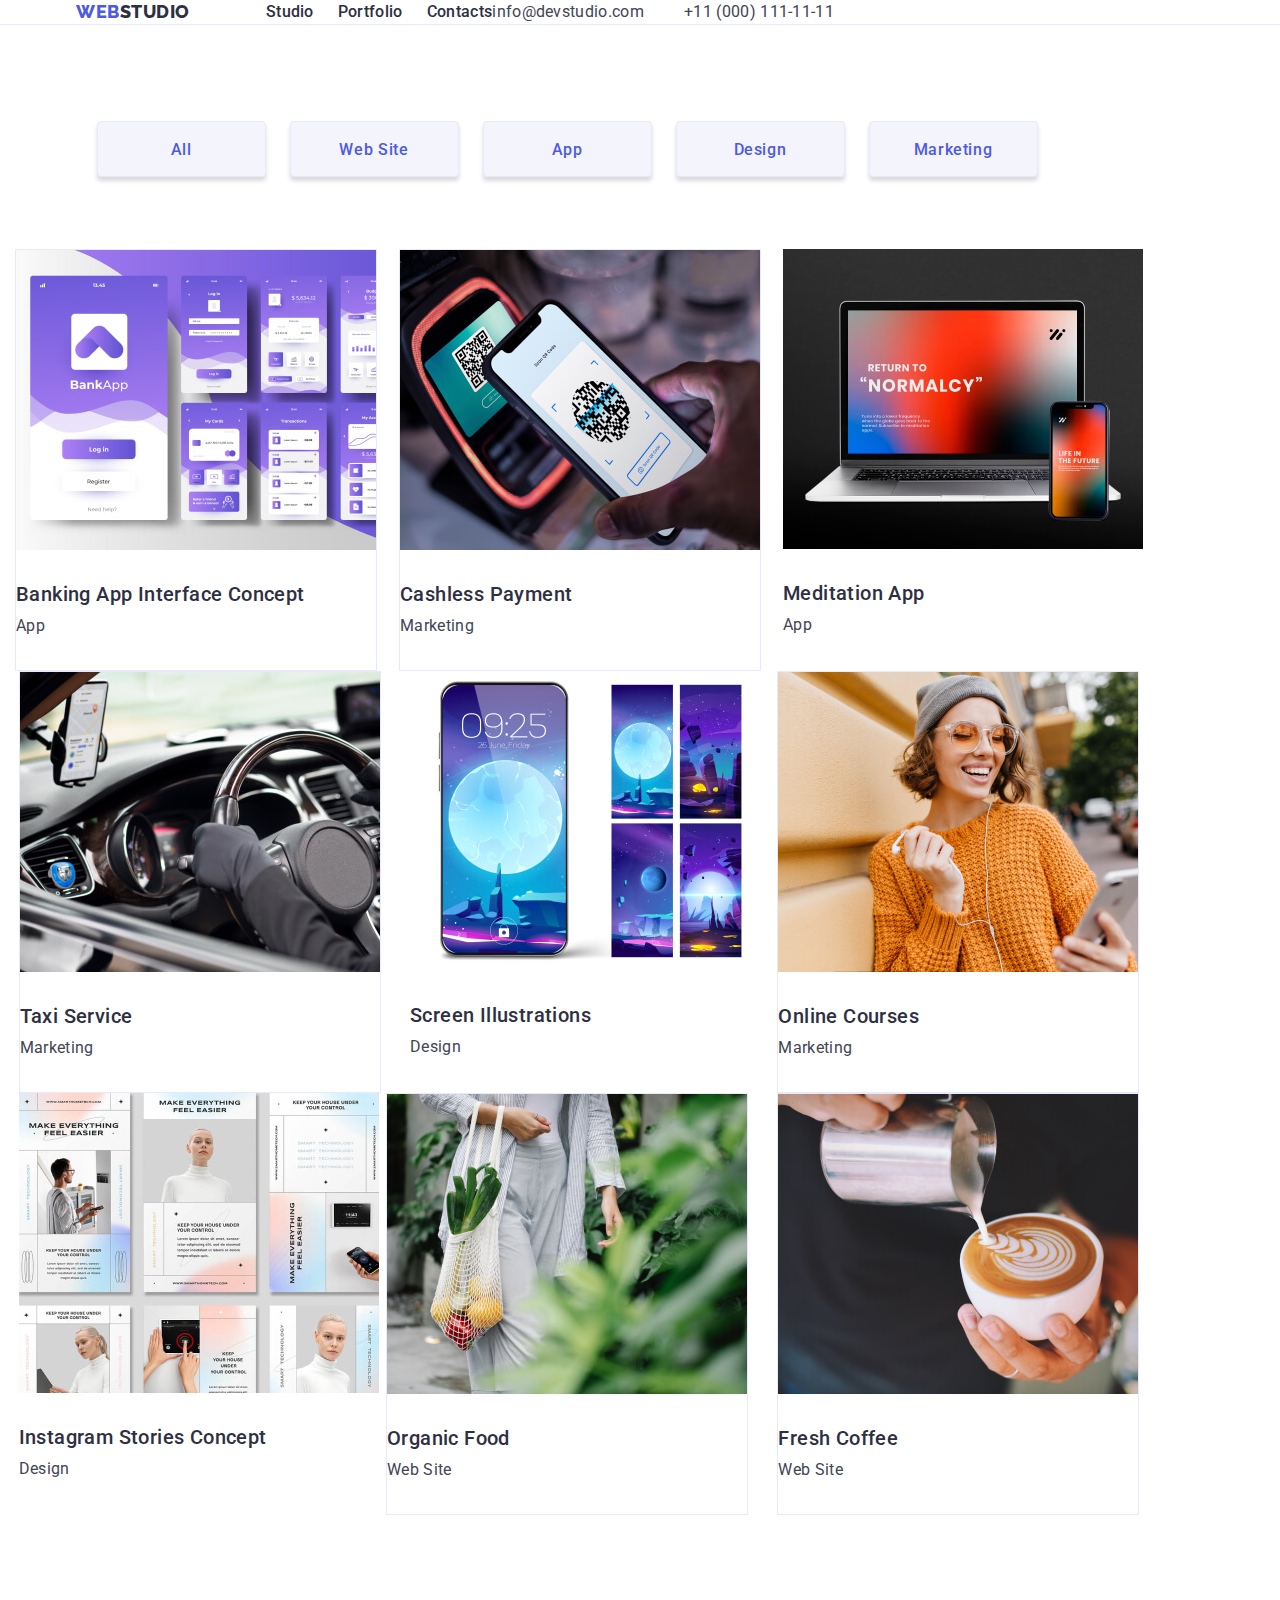
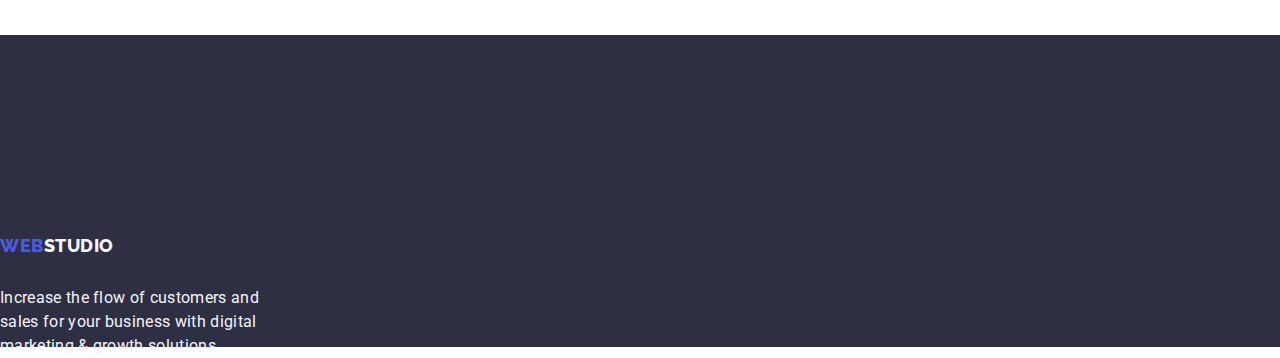
==== portfolio.html @ c4556b82 "v.27" ====
<!DOCTYPE html>
<html lang="en">
  <head>
    <meta charset="UTF-8" />
    <meta http-equiv="X-UA-Compatible" content="IE=edge" />
    <meta name="viewport" content="width=device-width, initial-scale=1.0" />
    <link rel="preconnect" href="https://fonts.googleapis.com" />
    <link rel="preconnect" href="https://fonts.gstatic.com" crossorigin />
    <link
      href="https://fonts.googleapis.com/css2?family=Raleway:wght@800&family=Roboto:wght@400;500;700&display=swap"
      rel="stylesheet"
    />
    <link rel="stylesheet" href="https://cdn.jsdelivr.net/npm/modern-normalize@1.1.0/modern-normalize.min.css">
    <link rel="stylesheet" href="./css/styles.css" />
    <title>WEBSTUDIO</title>
  </head>
  <body>
    <header class="site-header">
      <div class="container header">
      <nav class="site-nav">
        <a class="logo-main link" href="./index.html">Web<span class="logo-accent">Studio</span></a>
        <ul class="list nav">
          <li class="nav"><a class="nav-item link" href="./index.html">Studio</a></li>
          <li class="nav"><a class="nav-item link" href="./portfolio.html">Portfolio</a></li>
          <li class="nav"><a class="nav-item link" href="">Contacts</a></li></ul>
      </nav>
      <address class="contact">
        <ul class="list contact-list">
          <li class="contact-card">
            <a class="contact-item link" href="mailto:info@devstudio.com"
              >info@devstudio.com</a>
          </li>
          <li class="contact-card">
            <a class="contact-item link" href="tel:+110001111111">+11 (000) 111-11-11</a>
          </li>
        </ul>
      </address>
    </div>
    </header>

    <!-- Menu-Navigation -->
    <main>
      <section>
        <div class="container">
        <h1 hidden>Menu-Navigation</h1>
        <ul class="list portfolio">
          <li><button class="portfolio-menu" type="button">All</button></li>
          <li>
            <button class="portfolio-menu" type="button">Web Site</button>
          </li>
          <li><button class="portfolio-menu" type="button">App</button></li>
          <li><button class="portfolio-menu" type="button">Design</button></li>
          <li>
            <button class="portfolio-menu" type="button">Marketing</button>
          </li>
        </ul>
      </div>
        <!-- Portfolio-->
        <div>
        <ul class="list flex-container">
          <li class="portfolio-item">
            <a class="link" href="">
              <img
                src="./images/portflio_gallery/optim_size/img1.jpg"
                alt="Bank App"
                width="360"
                height="300"
              />
              <h2 class="portfolio-name">Banking App Interface Concept</h2>
              <p class="portfolio-descr">App</p>
            </a>
          </li>

          <li class="portfolio-item">
            <a class="link" href="">
              <img
                src="./images/portflio_gallery/optim_size/img2.jpg"
                alt="Cashless Payment"
                width="360"
                height="300"
              />
              <h2 class="portfolio-name">Cashless Payment</h2>
              <p class="portfolio-descr">Marketing</p>
            </a>
          </li>
          <li>
            <a class="link" href="">
              <img
                src="./images/portflio_gallery/optim_size/img3.jpg"
                alt="Meditation App"
                width="360"
                height="300"
              />
              <h2 class="portfolio-name">Meditation App</h2>
              <p class="portfolio-descr">App</p>
            </a>
          </li>

          <li class="portfolio-item">
            <a class="link" href="">
              <img
                src="./images/portflio_gallery/optim_size/img4.jpg"
                alt="Taxi Service"
                width="360"
                height="300"
              />
              <h2 class="portfolio-name">Taxi Service</h2>
              <p class="portfolio-descr">Marketing</p>
            </a>
          </li>
          <li>
            <a class="link" href="">
              <img
                src="./images/portflio_gallery/optim_size/img5.jpg"
                alt="Screen Illustrations"
                width="360"
                height="300"
              />
              <h2 class="portfolio-name">Screen Illustrations</h2>
              <p class="portfolio-descr">Design</p>
            </a>
          </li>

          <li class="portfolio-item">
            <a class="link" href="">
              <img
                src="./images/portflio_gallery/optim_size/img6.jpg"
                alt="Online Courses"
                width="360"
                height="300"
              />
              <h2 class="portfolio-name">Online Courses</h2>
              <p class="portfolio-descr">Marketing</p>
            </a>
          </li>
          <li>
            <a class="link" href="">
              <img
                src="./images/portflio_gallery/optim_size/img7.jpg"
                alt="Instagram Stories Concept"
                width="360"
                height="300"
              />
              <h2 class="portfolio-name">Instagram Stories Concept</h2>
              <p class="portfolio-descr">Design</p>
            </a>
          </li>

          <li class="portfolio-item">
            <a class="link" href="">
              <img
                src="./images/portflio_gallery/optim_size/img8.jpg"
                alt="Organic Food"
                width="360"
                height="300"
              />
              <h2 class="portfolio-name">Organic Food</h2>
              <p class="portfolio-descr">Web Site</p>
            </a>
          </li>

          <li class="portfolio-item">
            <a class="link" href="">
              <img
                src="./images/portflio_gallery/optim_size/img9.jpg"
                alt="Fresh Coffee"
                width="360"
                height="300"
              />
              <h2 class="portfolio-name">Fresh Coffee</h2>
              <p class="portfolio-descr">Web Site</p>
            </a>
          </li>
        </ul>
      </div>
      </section>
    </main>
    <!-- FOOTER -->
    <footer class="footer">
      <div class="container section-footer">
      <a class="logo-footer link" href="./index.html"
        >Web<span class="logo-footer-accent">Studio</span></a
      >
      <p class="footer-descr">
        Increase the flow of customers and sales for your business with digital marketing & growth solutions.
      </p>
    </div>
    </footer>
  </body>
</html>
---- css/styles.css ----
/* ===========VARIABLESS============= */
:root 
{
--main-font: 'Roboto', sans-serif;
--secondary-font: 'Raleway', sans-serif;
--primary-background: #FFFFFF;
--secondary-background: #2E2F42;
--primary-text-color: #2E2F42;
--accent-color: #4D5AE5;
--secondary-text-color: #434455;
}

*,
*::before,
*::after 
{
box-sizing: border-box;
}

.container
{
width: 1158px;

}

h1,h2,h3,h4,h5,h6,p 
{
margin: 0;
}

ul, ol
{
margin: 0;
padding: 0;
}

img
{
display: block;
}

body
{
font-family: var(--main-font);
font-size: 14px;
color: var(--secondary-text-color);
background-color: var(--primary-background);
margin: 0;
}

/* ===========GENERAL============= */

button {cursor: pointer;}

.link 
{
text-decoration: none;
}

.list
{
list-style-type: none;
font-style: normal;
padding: 0;
margin: 0;
}

.contact
{
font-style: normal;
}

/* =============HEADER-LOGO==================== */
.header
{
display: flex;
padding: 0 15px;
margin: auto;
}

.logo-accent
{
color: var(--primary-text-color);
text-transform: uppercase;
} 

.logo-main
{
font-family: 'Raleway', sans-serif;
font-weight: 800;
font-size: 18px;
line-height: 1.17;
letter-spacing: 0.03em;
text-transform: uppercase;
color: var(--accent-color);
text-decoration: none;
margin-right: 76px;

}

.menu-navigation
{
height: 72px;
}

.nav
{
display: flex;
direction: row;
}

.site-header
{
display: flex;
align-items: center;
border-bottom: 1px solid #e7e9fc;
}

.site-nav
{
display: flex;  
align-items: center;   
}

.contact-list
{
display: flex;
justify-content: flex-end;
}

.nav-item:hover,
.nav-item:focus 
{
color: #404bbf;   
}

.contact
{
font-style: normal;
list-style: none;
display: flex;
}

.nav-item 
{
font-weight: 500;
font-size: 16px;
line-height: 1.5;
letter-spacing: 0.02em;
color: var(--primary-text-color);
text-decoration: none;
list-style: none;
}

.nav
{
margin-right: 24px;
}

.nav:last-child
{
margin-right: 0px;
}

.contact-item:hover,
.contact-item:focus 
{
color: #404bbf ;   
}

.contact-item
{
font-size: 16px;
line-height: 1.5;
letter-spacing: 0.02em;
color: var(--secondary-text-color);
font-style: normal;
text-decoration: none;
list-style: none;
}

.contact-card
{
margin-right: 40px;
}

.contact-card:last-child
{margin-right: 0px;}

/* =================HERO (section 1)=================== */
.hero 
{
background-color: var(--secondary-background);
text-align: center;
width: 1440px;
height: 600px;
max-width: 496px; 

padding-top: 188px;
padding-bottom: 188px;
}

.main{
    padding-top: 188px;
    padding-bottom: 188px;
}


.hero-main 
{
font-weight: 700;
font-size: 56px;
line-height: 1.07;
text-align: center;
letter-spacing: 0.02em;
color: #FFFFFF;

margin-left: 316px;
margin-right: 316px;
max-width: 496px; 
}

button
{
padding: 16px 32px;
gap: 10px;
background: #4D5AE5;
box-shadow: 0px 4px 4px rgba(0, 0, 0, 0.15);
border-radius: 4px;
border-color: #4d5ae5;

display: block; 
border: none;
min-width: 169px;
height: 56px;
}

.hero-button
{
font-family: Roboto, sans-serif; 
font-weight: 500;
font-size: 16px;
line-height: 1.5;
align-items: center;
letter-spacing: 0.04em;
color: #FFFFFF;
background-color: var(--accent-color);


margin-top: 48px;
box-shadow: 0px 4px 4px rgba(0, 0, 0, 0.15);
border-radius: 4px;
}

.hero-button:hover
{
background-color: #404BBF;
}

.hero-button:focus 
{
background-color: #404BBF;
}

/* ==============Principles (section 2)=============== */

.list
{
display: flex;
justify-content: space-around;
}

.principles
{
    padding: 120px 0;
}
.principles-card
{
margin-right: 24px;
width: calc((100% - 72px) / 4); 
}

.principles-card:last-child
{
margin-right: 0;
}

.principles-menu-name
{    
font-weight: 500;
font-size: 20px;
line-height: 1.2;
letter-spacing: 0.02em;
color: var(--primary-text-color); 

margin-top: 120px;
margin-bottom: 8px;
}

.principles-item-descr
{    
font-size: 16px;
line-height: 1.5;
letter-spacing: 0.02em;
color: var(--secondary-text-color);

margin-bottom: 120px;
}

/* ============GALLERY (section 3)================= */
.gallery
{      
font-weight: 700;
font-size: 36px;
line-height: 1.11;
text-align: center;
letter-spacing: 0.02em;
text-transform: capitalize;
color: var(--primary-text-color);

margin-bottom: 72px;
padding-bottom: 120px;
}

.gallery-list-item
{
list-style-type: none; 
margin-bottom: 120px;
margin-right: 24px;

width: calc((100% - 48px) / 3); 
}

.gallery-list-item:last-child
{
margin-right: 0;
}

.menu-name
{    
font-weight: 500;
font-size: 20px;
line-height: 1.2;
letter-spacing: 0.02em;
color: var(--primary-text-color); 
text-align: center;

margin-top: 32px;
margin-bottom: 8px;
}

.item-descr
{    
font-size: 16px;
line-height: 1.5;
letter-spacing: 0.02em;
color: var(--secondary-text-color);

text-align: center;

margin-bottom: 32px;
}

/* ===============OUR TEAM (section 4)================ */
.team {
list-style-type: none;
width: 1440;
height: 732;
background-color: #F4F4FD;
}

.team-card
{
margin-bottom: 120px;
}

.team-list
{      
font-weight: 700;
font-size: 36px;
line-height: 1.11;
text-align: center;
letter-spacing: 0.02em;
text-transform: capitalize;
color: var(--primary-text-color);
padding-top: 120px;
margin-bottom: 72px;

}

.team-card
{
background-color: #FFFFFF;
}


/* ===============FOOTER============= */

.logo-footer 
{
font-family: Raleway, sans-serif;
font-weight: 800;
font-size: 18px;
line-height: 1.17;
align-items: center;
letter-spacing: 0.03em;
text-transform: uppercase;
color: var(--accent-color);
text-decoration: none;
margin-top: 100px;

display: inline-block;
margin-bottom: 16px;

}

.logo-footer-accent
{
color: #F4F4FD;
text-transform: uppercase;

}

.footer 
{
background-color: var(--secondary-background);
width: 1440px;
height: 312px;
padding-top: 100px;
padding-bottom: 100px;
}

.footer-descr
{
font-size: 16px;
line-height: 1.5;
letter-spacing: 0.02em;
color: #F4F4FD;

margin-top: 14px;
margin-right: 864px;
}



/* ================Portfolio============ */
.portfolio
{
display: flex;
justify-content: center;
margin-top: 96px;
margin-bottom: 72px;

}

.flex-container
{
width: 1158px;
padding-left: 15px;
padding-right: 15px;

display: flex;
flex-wrap:wrap;
margin-bottom: 120px;
}

.portfolio-item
{
margin-right: 22px;
border: 1px solid #E7E9FC;
}

.portfolio-item:nth-child(3n)
{
margin-right: 0;
}

.portfolio-menu
{
font-family: 'Roboto', sans-serif;
font-weight: 500;
font-size: 16px;
line-height: 1.5;
align-items: center;
text-align: center;
letter-spacing: 0.04em;
color: var(--accent-color);
background-color: #F4F4FD;
margin-right: 24px;

border: 1px solid #E7E9FC;
border-radius: 4px;

}

.portfolio-menu:last-child
{margin-left: 0px;}

.portfolio-menu:focus,
.portfolio-menu:hover 
{
background-color: #404BBF;
color: #FFFFFF;
}

.portfolio-name 
{  
font-family: 'Roboto', sans-serif;
font-weight: 500;
font-size: 20px;
line-height: 1.2;   
letter-spacing: 0.02em;
color: #2E2F42;
color: var(--primary-text-color);

margin-top: 32px;
margin-bottom: 8px;

}

.portfolio-descr 
{
font-size: 16px;
line-height: 1.5;
letter-spacing: 0.02em;
color: var(--secondary-text-color);

margin-bottom: 32px;
}
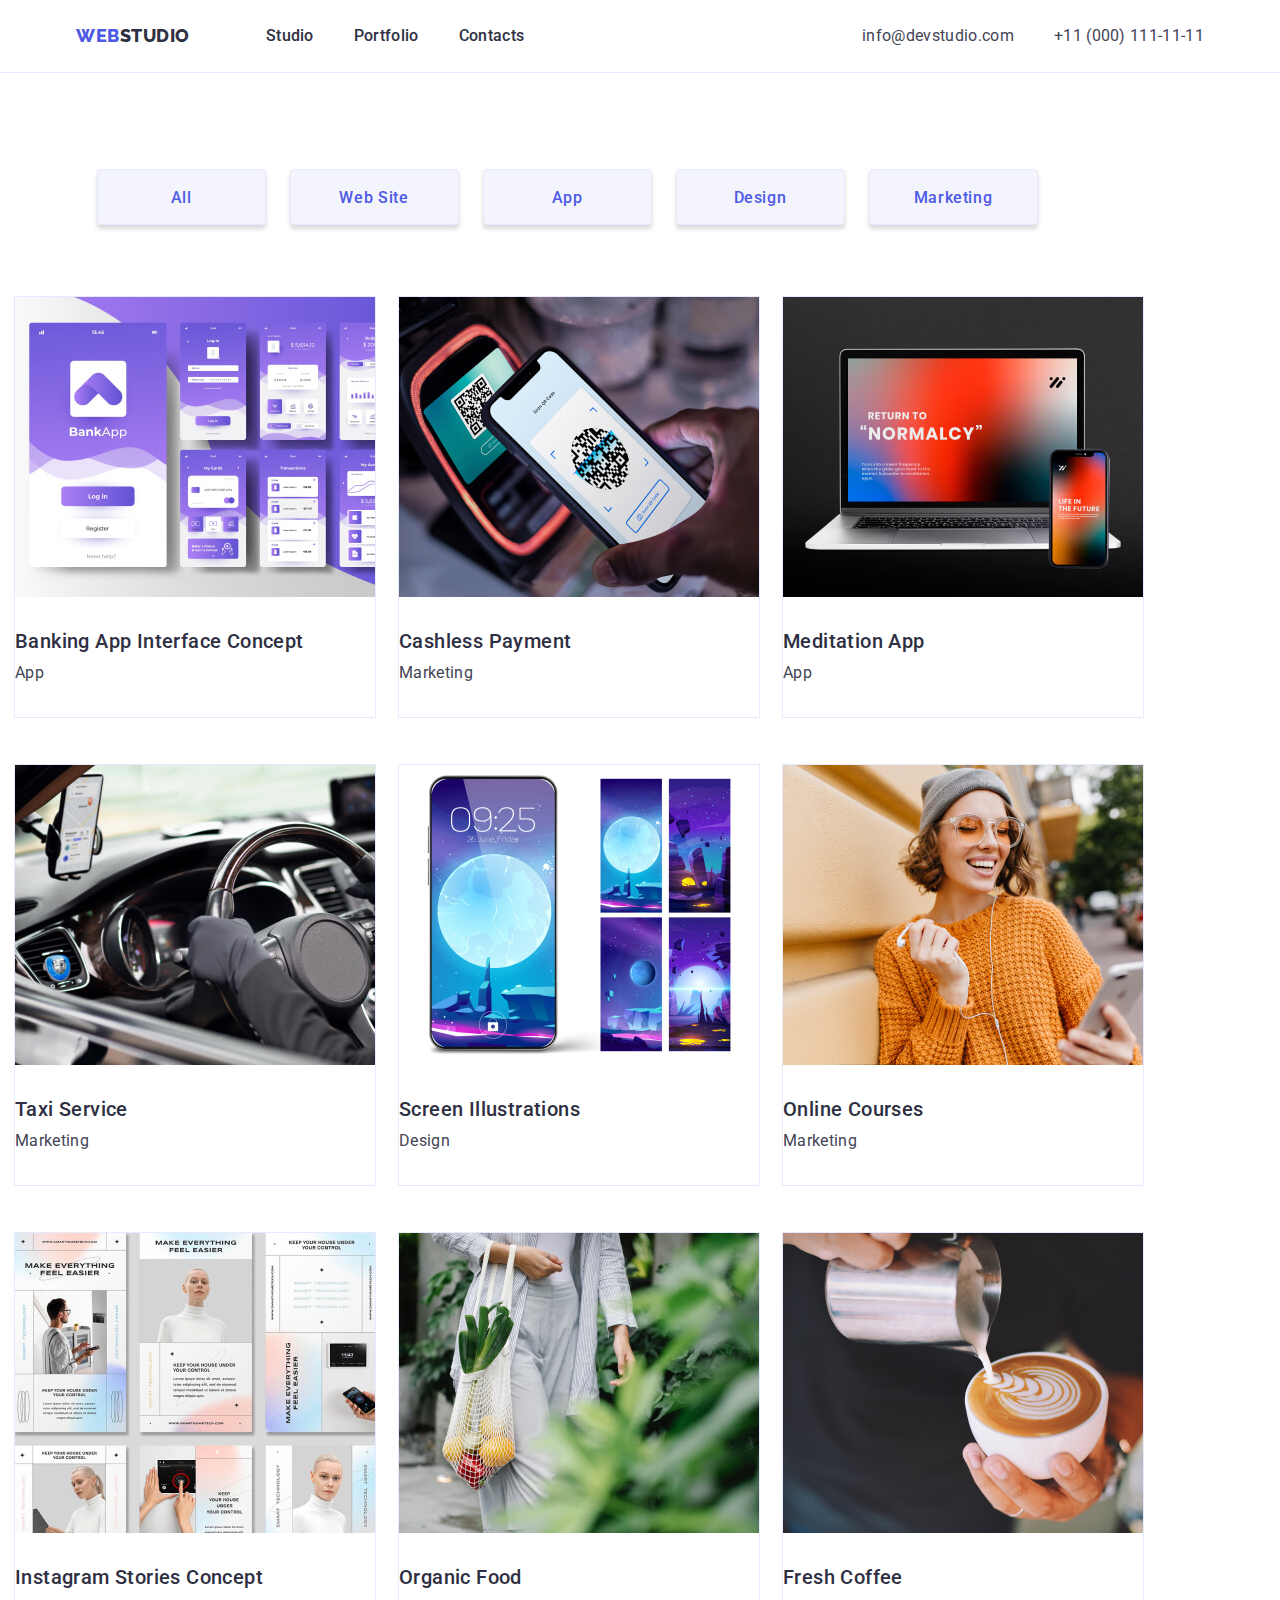
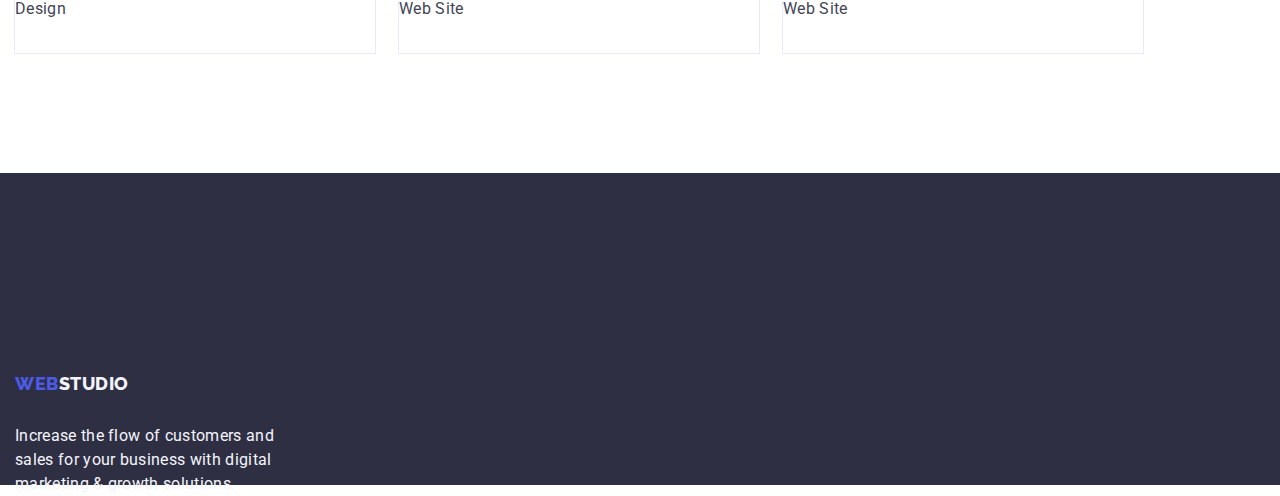
==== commit 0305b306: "v.33" ====
--- a/portfolio.html
+++ b/portfolio.html
@@ -83,7 +83,7 @@
               <p class="portfolio-descr">Marketing</p>
             </a>
           </li>
-          <li>
+          <li class="portfolio-item">
             <a class="link" href="">
               <img
                 src="./images/portflio_gallery/optim_size/img3.jpg"
@@ -108,7 +108,7 @@
               <p class="portfolio-descr">Marketing</p>
             </a>
           </li>
-          <li>
+          <li class="portfolio-item">
             <a class="link" href="">
               <img
                 src="./images/portflio_gallery/optim_size/img5.jpg"
@@ -133,7 +133,7 @@
               <p class="portfolio-descr">Marketing</p>
             </a>
           </li>
-          <li>
+          <li class="portfolio-item">
             <a class="link" href="">
               <img
                 src="./images/portflio_gallery/optim_size/img7.jpg"
--- a/css/styles.css
+++ b/css/styles.css
@@ -20,7 +20,8 @@
 .container
 {
 width: 1158px;
-
+padding-left: 15px;
+padding-right: 15px;
 }
 
 h1,h2,h3,h4,h5,h6,p 
@@ -57,6 +58,11 @@
 text-decoration: none;
 }
 
+.contact
+{
+font-style: normal;
+}
+
 .list
 {
 list-style-type: none;
@@ -64,18 +70,13 @@
 padding: 0;
 margin: 0;
 }
-
-.contact
-{
-font-style: normal;
-}
-
 /* =============HEADER-LOGO==================== */
 .header
 {
 display: flex;
 padding: 0 15px;
 margin: auto;
+align-items: center;
 }
 
 .logo-accent
@@ -94,6 +95,7 @@
 text-transform: uppercase;
 color: var(--accent-color);
 text-decoration: none;
+
 margin-right: 76px;
 
 }
@@ -107,6 +109,12 @@
 {
 display: flex;
 direction: row;
+margin-right: 40px;
+}
+
+.nav:last-child
+{
+margin-right: 0px;
 }
 
 .site-header
@@ -119,13 +127,14 @@
 .site-nav
 {
 display: flex;  
-align-items: center;   
+align-items: center 
 }
 
 .contact-list
 {
 display: flex;
 justify-content: flex-end;
+margin-left: auto;
 }
 
 .nav-item:hover,
@@ -139,6 +148,8 @@
 font-style: normal;
 list-style: none;
 display: flex;
+margin-left: auto;
+
 }
 
 .nav-item 
@@ -150,17 +161,11 @@
 color: var(--primary-text-color);
 text-decoration: none;
 list-style: none;
-}
-
-.nav
-{
-margin-right: 24px;
-}
-
-.nav:last-child
-{
-margin-right: 0px;
-}
+
+display: block;
+padding: 24px 0;
+}
+
 
 .contact-item:hover,
 .contact-item:focus 
@@ -367,11 +372,23 @@
 width: 1440;
 height: 732;
 background-color: #F4F4FD;
+padding: 120px 0;
+}
+
+.team-item
+{
+display: flex;
 }
 
 .team-card
 {
 margin-bottom: 120px;
+margin-right: 24px;
+}
+
+.team-card: :last-child
+{
+margin-right: 0;
 }
 
 .team-list
@@ -385,7 +402,6 @@
 color: var(--primary-text-color);
 padding-top: 120px;
 margin-bottom: 72px;
-
 }
 
 .team-card
@@ -466,9 +482,18 @@
 
 .portfolio-item
 {
-margin-right: 22px;
-border: 1px solid #E7E9FC;
-}
+width: 360px;
+margin-right: 24px;
+outline: 1px solid #E7E9FC;
+margin-bottom: 48px;
+}
+
+.portfolio-item:nth-last-child(-n+3)
+{
+margin-bottom: 0;
+}
+
+
 
 .portfolio-item:nth-child(3n)
 {
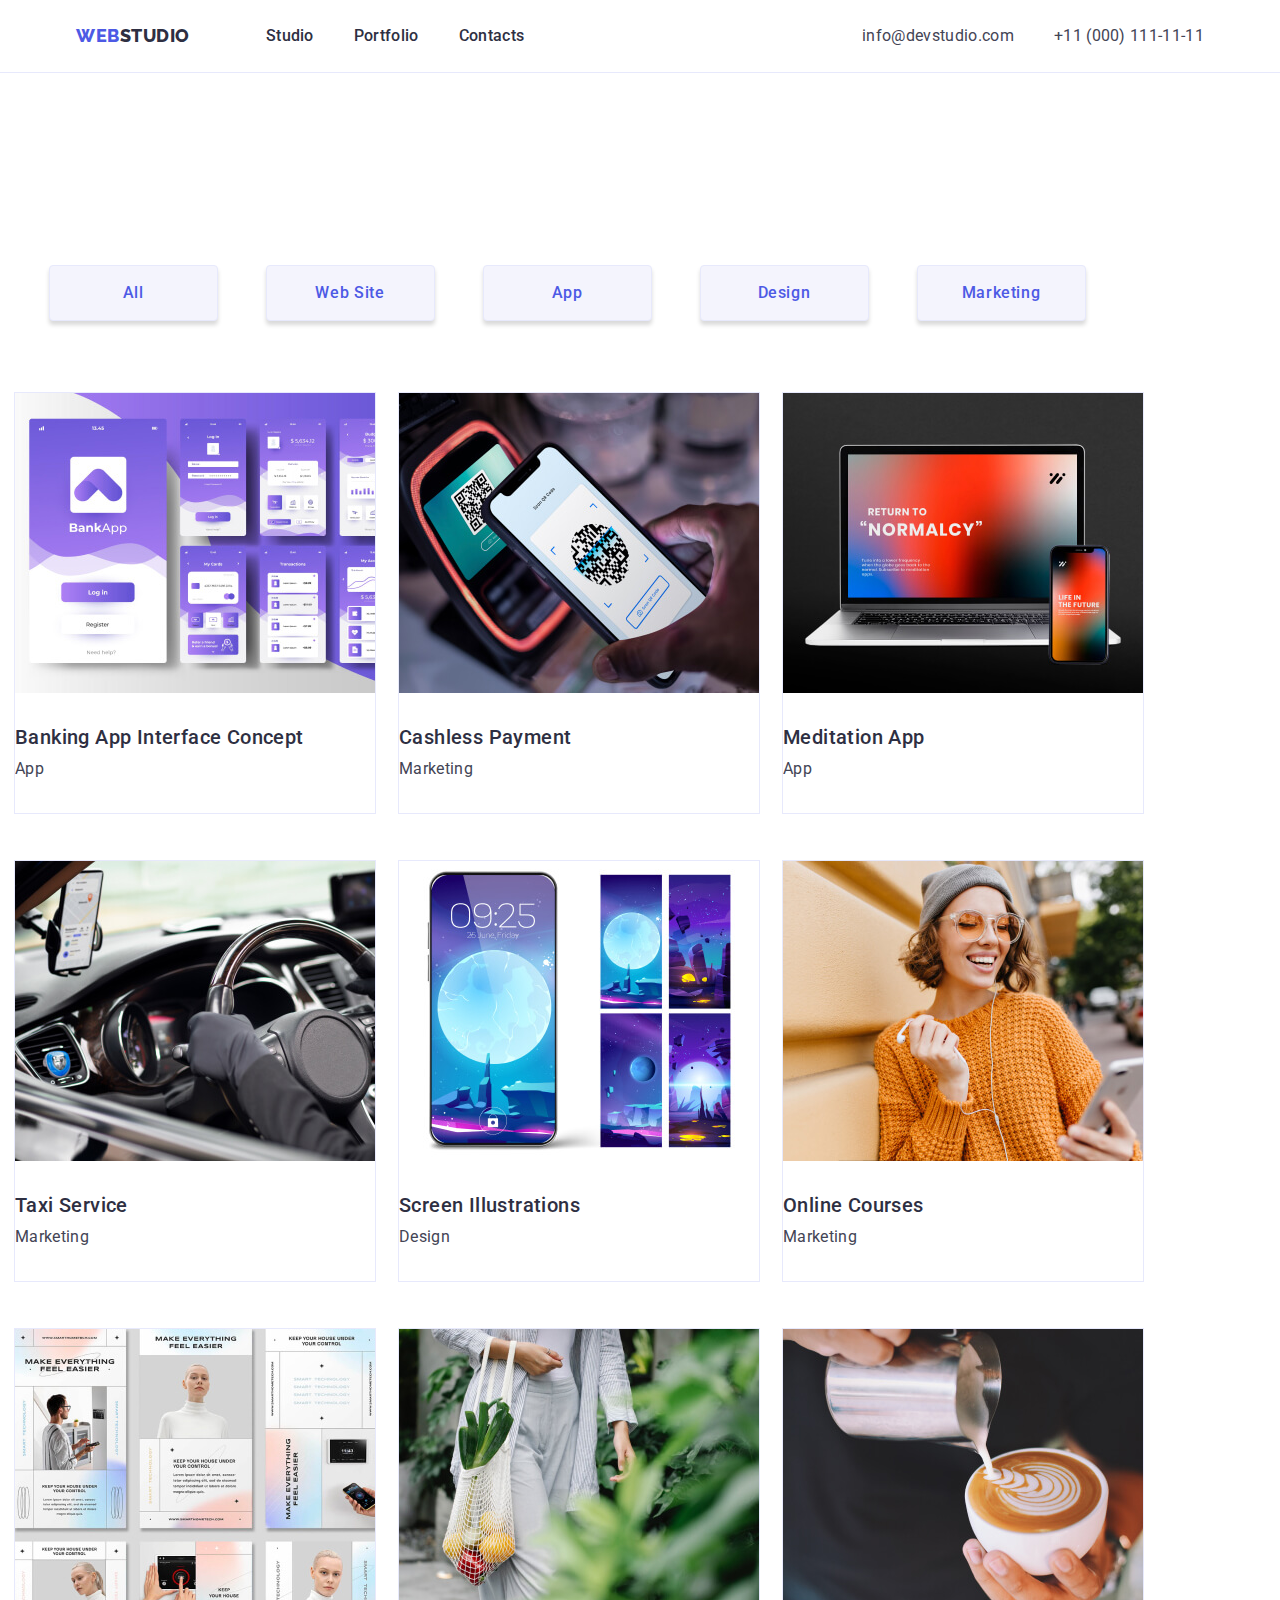
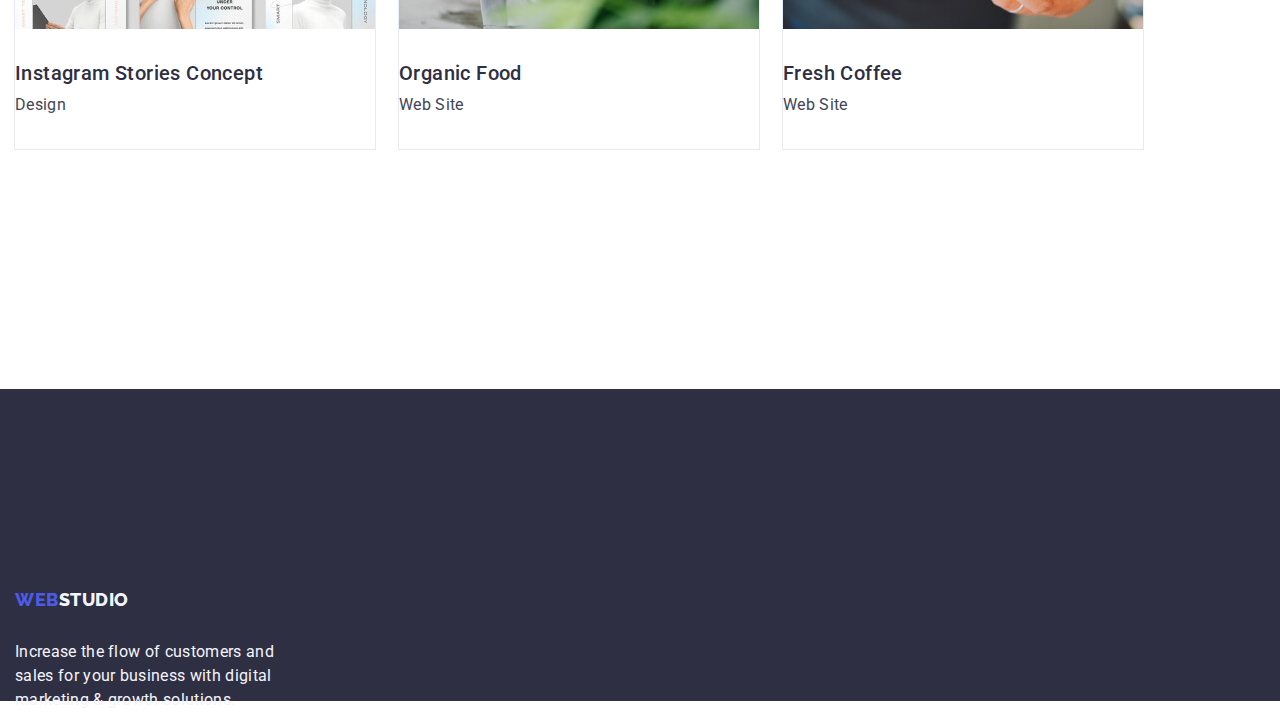
==== commit f03d28a2: "v.36" ====
--- a/portfolio.html
+++ b/portfolio.html
@@ -40,7 +40,7 @@
 
     <!-- Menu-Navigation -->
     <main>
-      <section>
+      <section class="portfolio-page">
         <div class="container">
         <h1 hidden>Menu-Navigation</h1>
         <ul class="list portfolio">
--- a/css/styles.css
+++ b/css/styles.css
@@ -378,17 +378,24 @@
 .team-item
 {
 display: flex;
+gap: 24px; 
 }
 
 .team-card
 {
 margin-bottom: 120px;
 margin-right: 24px;
+border-radius: 0px 0px 4px 4px; 
 }
 
 .team-card: :last-child
 {
 margin-right: 0;
+}
+
+.team-member
+{
+    padding: 32px 16px;
 }
 
 .team-list
@@ -460,12 +467,18 @@
 
 
 /* ================Portfolio============ */
+.portfolio-page
+{
+padding: 96px 0 120px;
+}
+
 .portfolio
 {
 display: flex;
 justify-content: center;
 margin-top: 96px;
 margin-bottom: 72px;
+gap: 24px;
 
 }
 
@@ -511,11 +524,11 @@
 letter-spacing: 0.04em;
 color: var(--accent-color);
 background-color: #F4F4FD;
-margin-right: 24px;
 
 border: 1px solid #E7E9FC;
 border-radius: 4px;
-
+padding: 12px 24px;
+margin-right: 24px;
 }
 
 .portfolio-menu:last-child
@@ -526,6 +539,7 @@
 {
 background-color: #404BBF;
 color: #FFFFFF;
+border: 1px solid transparent;
 }
 
 .portfolio-name 
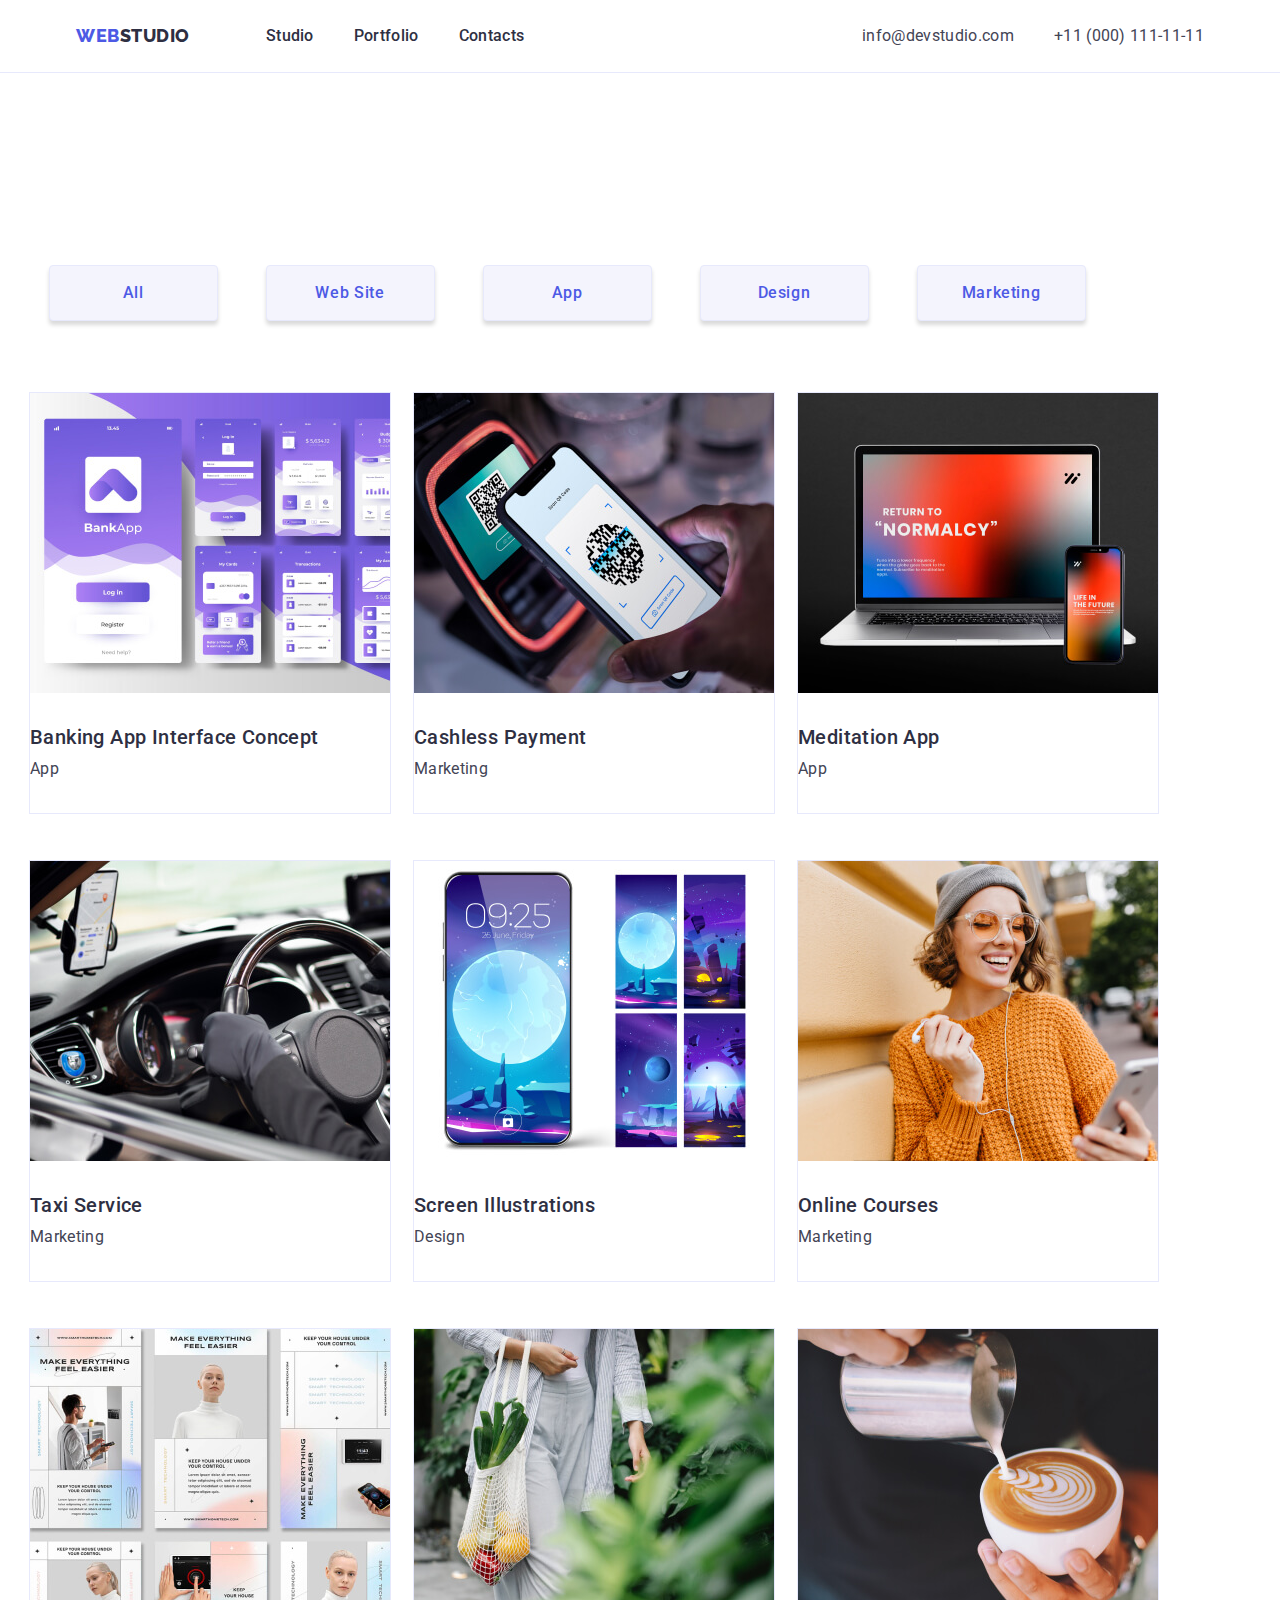
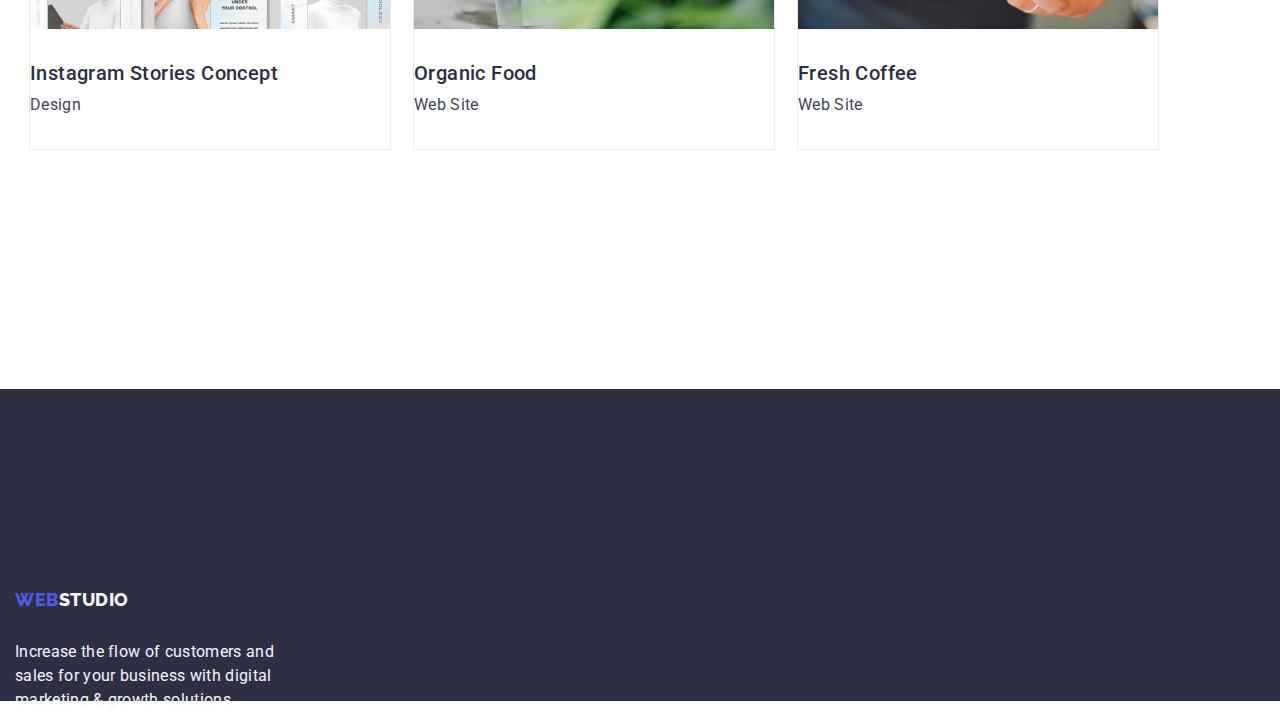
==== commit 8360673d: "v.37" ====
--- a/portfolio.html
+++ b/portfolio.html
@@ -54,9 +54,9 @@
             <button class="portfolio-menu" type="button">Marketing</button>
           </li>
         </ul>
-      </div>
+      
         <!-- Portfolio-->
-        <div>
+        
         <ul class="list flex-container">
           <li class="portfolio-item">
             <a class="link" href="">
--- a/css/styles.css
+++ b/css/styles.css
@@ -491,14 +491,16 @@
 display: flex;
 flex-wrap:wrap;
 margin-bottom: 120px;
+column-gap: 24px;
+row-gap: 48px;
 }
 
 .portfolio-item
 {
 width: 360px;
-margin-right: 24px;
 outline: 1px solid #E7E9FC;
-margin-bottom: 48px;
+
+width: calc((100% - 48px) / 3);
 }
 
 .portfolio-item:nth-last-child(-n+3)
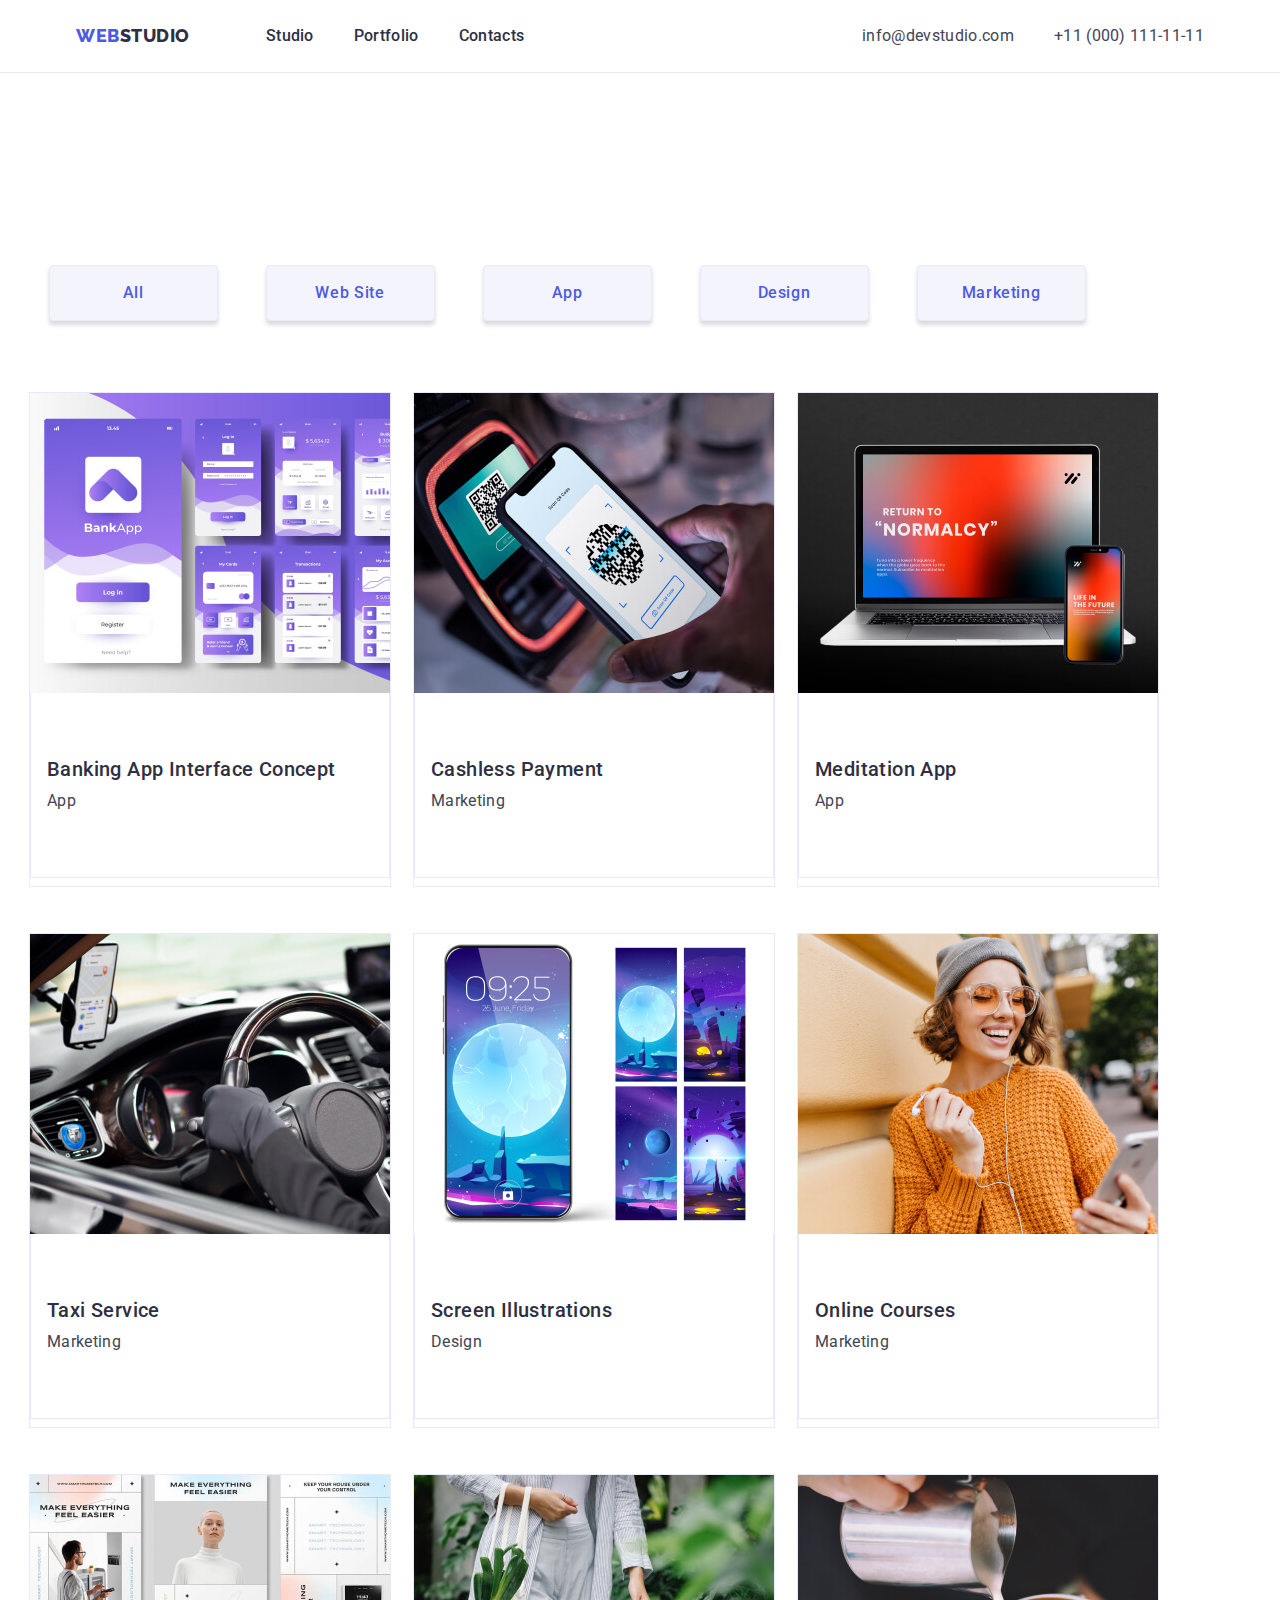
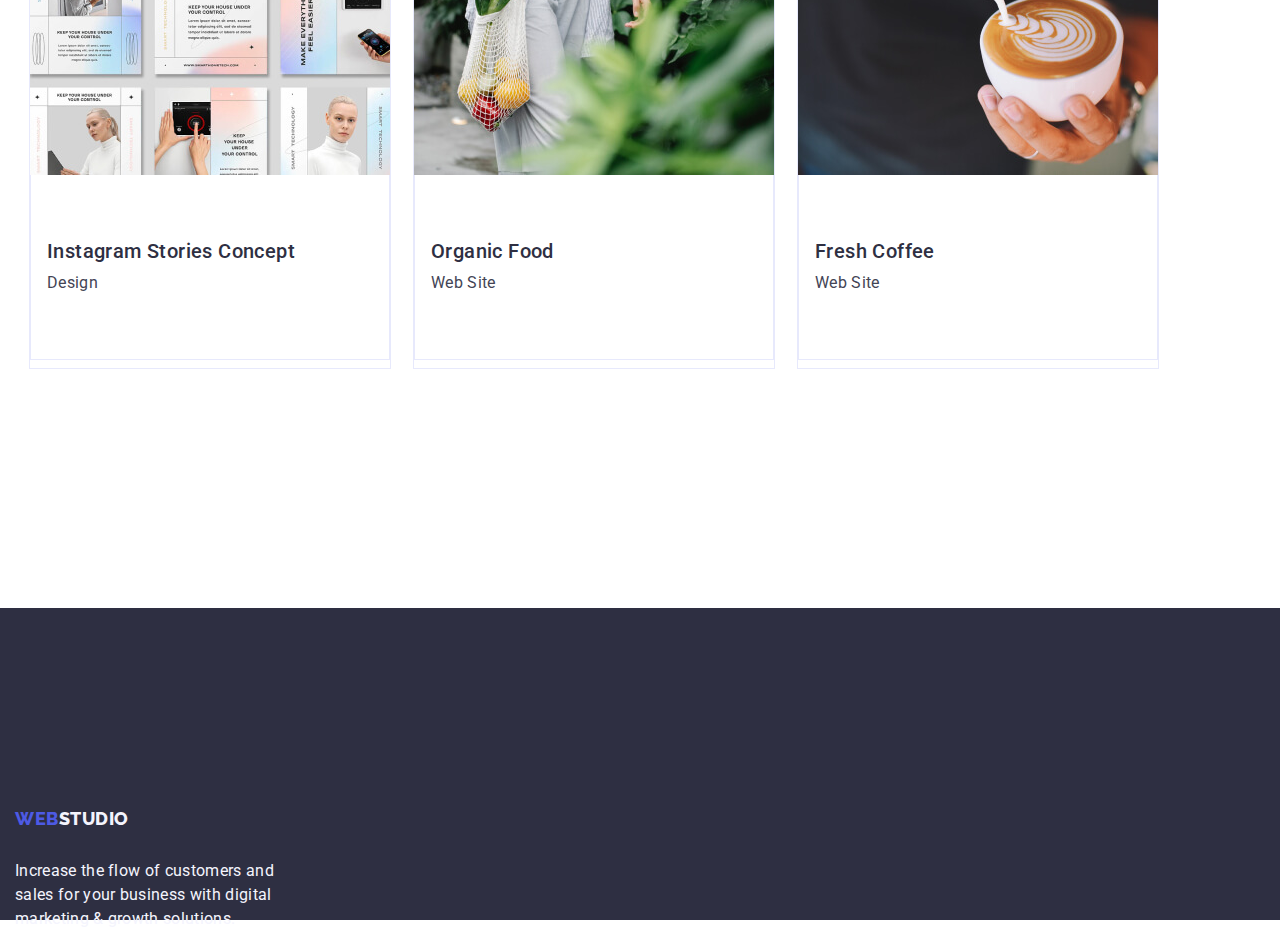
==== commit 88bd5859: "v.39" ====
--- a/portfolio.html
+++ b/portfolio.html
@@ -66,8 +66,10 @@
                 width="360"
                 height="300"
               />
+              <div class="portfolio-element">
               <h2 class="portfolio-name">Banking App Interface Concept</h2>
               <p class="portfolio-descr">App</p>
+            </div>
             </a>
           </li>
 
@@ -79,8 +81,10 @@
                 width="360"
                 height="300"
               />
+              <div class="portfolio-element">
               <h2 class="portfolio-name">Cashless Payment</h2>
               <p class="portfolio-descr">Marketing</p>
+            </div>
             </a>
           </li>
           <li class="portfolio-item">
@@ -91,8 +95,10 @@
                 width="360"
                 height="300"
               />
+              <div class="portfolio-element">
               <h2 class="portfolio-name">Meditation App</h2>
               <p class="portfolio-descr">App</p>
+            </div>
             </a>
           </li>
 
@@ -104,8 +110,10 @@
                 width="360"
                 height="300"
               />
+              <div class="portfolio-element">
               <h2 class="portfolio-name">Taxi Service</h2>
               <p class="portfolio-descr">Marketing</p>
+            </div>
             </a>
           </li>
           <li class="portfolio-item">
@@ -116,8 +124,10 @@
                 width="360"
                 height="300"
               />
+              <div class="portfolio-element">
               <h2 class="portfolio-name">Screen Illustrations</h2>
               <p class="portfolio-descr">Design</p>
+            </div>
             </a>
           </li>
 
@@ -129,8 +139,10 @@
                 width="360"
                 height="300"
               />
+              <div class="portfolio-element">
               <h2 class="portfolio-name">Online Courses</h2>
               <p class="portfolio-descr">Marketing</p>
+            </div>
             </a>
           </li>
           <li class="portfolio-item">
@@ -141,8 +153,10 @@
                 width="360"
                 height="300"
               />
+              <div class="portfolio-element">
               <h2 class="portfolio-name">Instagram Stories Concept</h2>
               <p class="portfolio-descr">Design</p>
+            </div>
             </a>
           </li>
 
@@ -154,8 +168,10 @@
                 width="360"
                 height="300"
               />
+              <div class="portfolio-element">
               <h2 class="portfolio-name">Organic Food</h2>
               <p class="portfolio-descr">Web Site</p>
+            </div>
             </a>
           </li>
 
@@ -167,8 +183,10 @@
                 width="360"
                 height="300"
               />
+              <div class="portfolio-element">
               <h2 class="portfolio-name">Fresh Coffee</h2>
               <p class="portfolio-descr">Web Site</p>
+            </div>
             </a>
           </li>
         </ul>
--- a/css/styles.css
+++ b/css/styles.css
@@ -508,7 +508,13 @@
 margin-bottom: 0;
 }
 
-
+.portfolio-element
+{
+padding: 32px 16px;
+border: 1px solid #e7e9fc;
+border-top: none;
+margin-bottom: 8px;
+}
 
 .portfolio-item:nth-child(3n)
 {
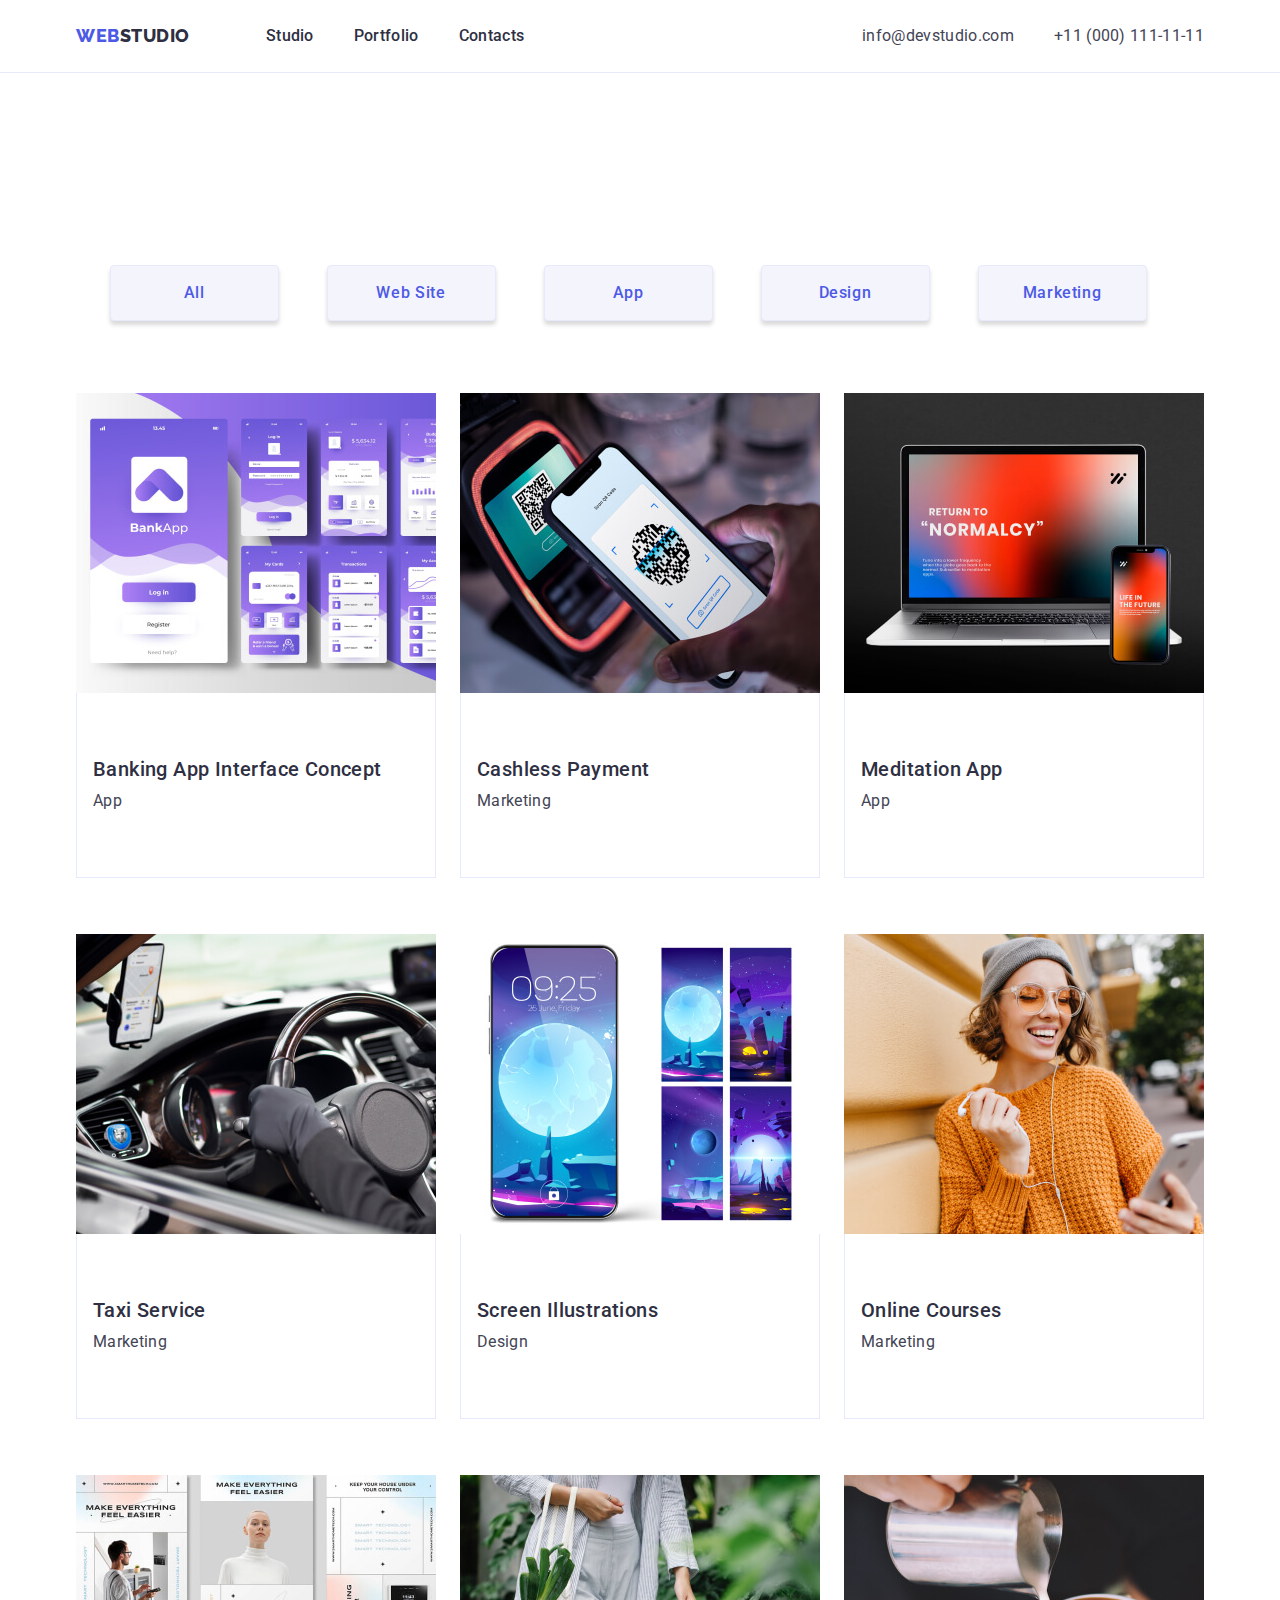
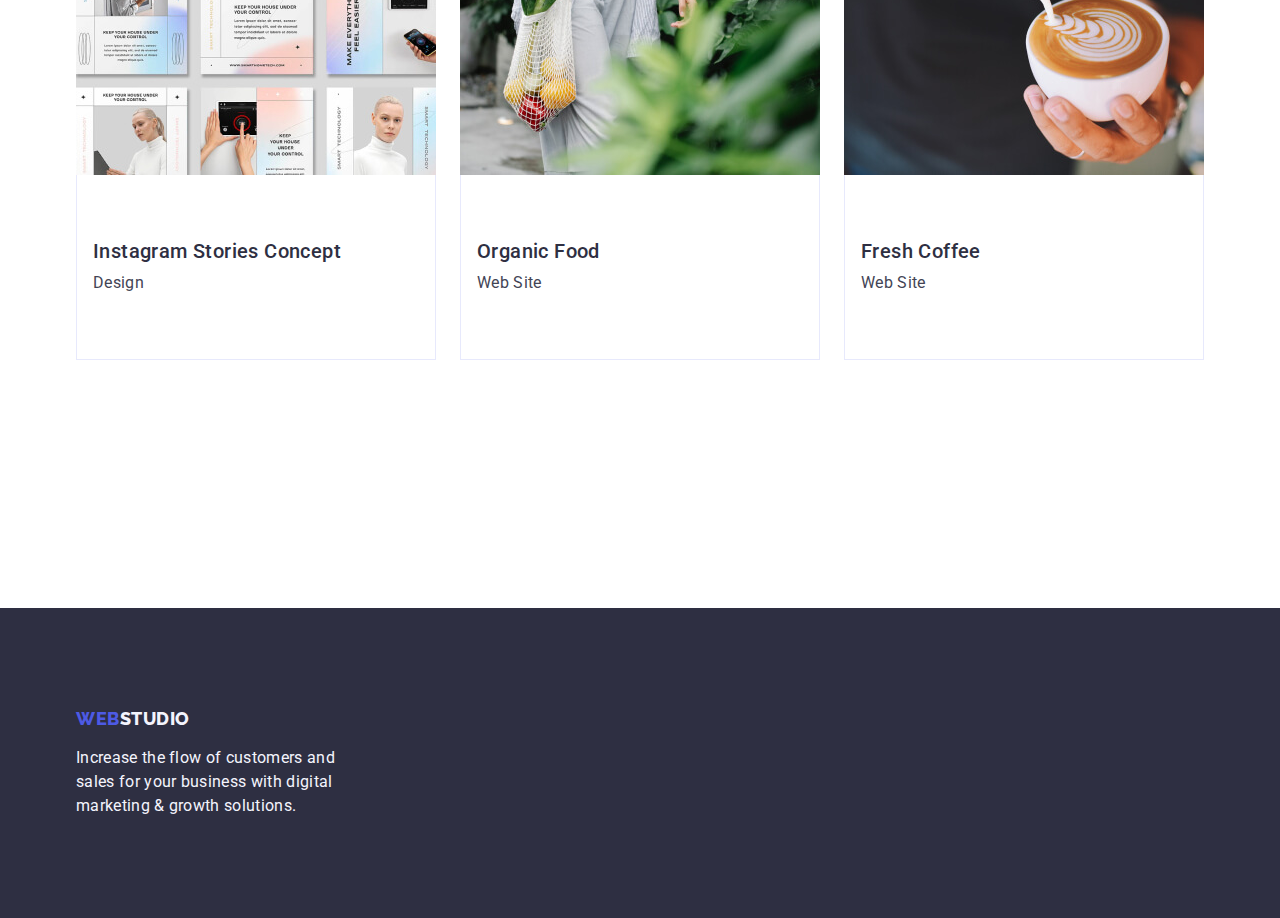
==== commit a03c7941: "v.53" ====
--- a/portfolio.html
+++ b/portfolio.html
@@ -19,7 +19,7 @@
       <div class="container header">
       <nav class="site-nav">
         <a class="logo-main link" href="./index.html">Web<span class="logo-accent">Studio</span></a>
-        <ul class="list nav">
+        <ul class="list filter">
           <li class="nav"><a class="nav-item link" href="./index.html">Studio</a></li>
           <li class="nav"><a class="nav-item link" href="./portfolio.html">Portfolio</a></li>
           <li class="nav"><a class="nav-item link" href="">Contacts</a></li></ul>
@@ -42,7 +42,7 @@
     <main>
       <section class="portfolio-page">
         <div class="container">
-        <h1 hidden>Menu-Navigation</h1>
+        <h1 class="hidden">Menu-Navigation</h1>
         <ul class="list portfolio">
           <li><button class="portfolio-menu" type="button">All</button></li>
           <li>
--- a/css/styles.css
+++ b/css/styles.css
@@ -22,6 +22,8 @@
 width: 1158px;
 padding-left: 15px;
 padding-right: 15px;
+margin-right: auto;
+margin-left: auto;
 }
 
 h1,h2,h3,h4,h5,h6,p 
@@ -71,11 +73,8 @@
 margin: 0;
 }
 /* =============HEADER-LOGO==================== */
-.header
-{
-display: flex;
-padding: 0 15px;
-margin: auto;
+.header {
+display: flex;
 align-items: center;
 }
 
@@ -97,7 +96,6 @@
 text-decoration: none;
 
 margin-right: 76px;
-
 }
 
 .menu-navigation
@@ -105,10 +103,13 @@
 height: 72px;
 }
 
+.filter
+{
+display: flex;
+}
+
 .nav
 {
-display: flex;
-direction: row;
 margin-right: 40px;
 }
 
@@ -119,7 +120,6 @@
 
 .site-header
 {
-display: flex;
 align-items: center;
 border-bottom: 1px solid #e7e9fc;
 }
@@ -199,17 +199,12 @@
 text-align: center;
 width: 1440px;
 height: 600px;
-max-width: 496px; 
 
 padding-top: 188px;
 padding-bottom: 188px;
-}
-
-.main{
-    padding-top: 188px;
-    padding-bottom: 188px;
-}
-
+padding-left: auto;
+padding-right: auto;
+}
 
 .hero-main 
 {
@@ -238,6 +233,8 @@
 border: none;
 min-width: 169px;
 height: 56px;
+margin-right: auto;
+margin-left: auto;
 }
 
 .hero-button
@@ -273,6 +270,11 @@
 {
 display: flex;
 justify-content: space-around;
+}
+
+.hidden
+{
+display: none;
 }
 
 .principles
@@ -298,7 +300,6 @@
 letter-spacing: 0.02em;
 color: var(--primary-text-color); 
 
-margin-top: 120px;
 margin-bottom: 8px;
 }
 
@@ -308,8 +309,6 @@
 line-height: 1.5;
 letter-spacing: 0.02em;
 color: var(--secondary-text-color);
-
-margin-bottom: 120px;
 }
 
 /* ============GALLERY (section 3)================= */
@@ -323,14 +322,17 @@
 text-transform: capitalize;
 color: var(--primary-text-color);
 
+margin-bottom: 120px;
+}
+
+.gallery-name
+{
 margin-bottom: 72px;
-padding-bottom: 120px;
 }
 
 .gallery-list-item
 {
 list-style-type: none; 
-margin-bottom: 120px;
 margin-right: 24px;
 
 width: calc((100% - 48px) / 3); 
@@ -350,7 +352,6 @@
 color: var(--primary-text-color); 
 text-align: center;
 
-margin-top: 32px;
 margin-bottom: 8px;
 }
 
@@ -362,8 +363,6 @@
 color: var(--secondary-text-color);
 
 text-align: center;
-
-margin-bottom: 32px;
 }
 
 /* ===============OUR TEAM (section 4)================ */
@@ -375,31 +374,7 @@
 padding: 120px 0;
 }
 
-.team-item
-{
-display: flex;
-gap: 24px; 
-}
-
-.team-card
-{
-margin-bottom: 120px;
-margin-right: 24px;
-border-radius: 0px 0px 4px 4px; 
-}
-
-.team-card: :last-child
-{
-margin-right: 0;
-}
-
-.team-member
-{
-    padding: 32px 16px;
-}
-
-.team-list
-{      
+.team-list {
 font-weight: 700;
 font-size: 36px;
 line-height: 1.11;
@@ -407,17 +382,37 @@
 letter-spacing: 0.02em;
 text-transform: capitalize;
 color: var(--primary-text-color);
-padding-top: 120px;
+
 margin-bottom: 72px;
 }
 
+.team-item
+{
+display: flex;
+gap: 24px; 
+justify-content: space-between;
+}
+
 .team-card
 {
 background-color: #FFFFFF;
+
+border-radius: 0px 0px 4px 4px; 
+}
+
+.team-member
+{
+padding: 32px 16px;
 }
 
 
 /* ===============FOOTER============= */
+
+.footer {
+background-color: var(--secondary-background);
+padding-top: 100px;
+padding-bottom: 100px;
+}
 
 .logo-footer 
 {
@@ -430,10 +425,9 @@
 text-transform: uppercase;
 color: var(--accent-color);
 text-decoration: none;
-margin-top: 100px;
 
 display: inline-block;
-margin-bottom: 16px;
+margin-bottom: 17px;
 
 }
 
@@ -441,16 +435,6 @@
 {
 color: #F4F4FD;
 text-transform: uppercase;
-
-}
-
-.footer 
-{
-background-color: var(--secondary-background);
-width: 1440px;
-height: 312px;
-padding-top: 100px;
-padding-bottom: 100px;
 }
 
 .footer-descr
@@ -460,11 +444,9 @@
 letter-spacing: 0.02em;
 color: #F4F4FD;
 
-margin-top: 14px;
-margin-right: 864px;
-}
-
-
+display: block;
+width: 264px;
+}
 
 /* ================Portfolio============ */
 .portfolio-page
@@ -484,10 +466,6 @@
 
 .flex-container
 {
-width: 1158px;
-padding-left: 15px;
-padding-right: 15px;
-
 display: flex;
 flex-wrap:wrap;
 margin-bottom: 120px;
@@ -497,10 +475,12 @@
 
 .portfolio-item
 {
-width: 360px;
-outline: 1px solid #E7E9FC;
-
-width: calc((100% - 48px) / 3);
+width: 360;
+}
+
+.portfolio-item:nth-child(3n)
+{
+margin-right: 0;
 }
 
 .portfolio-item:nth-last-child(-n+3)
@@ -514,11 +494,6 @@
 border: 1px solid #e7e9fc;
 border-top: none;
 margin-bottom: 8px;
-}
-
-.portfolio-item:nth-child(3n)
-{
-margin-right: 0;
 }
 
 .portfolio-menu
@@ -562,7 +537,6 @@
 
 margin-top: 32px;
 margin-bottom: 8px;
-
 }
 
 .portfolio-descr 
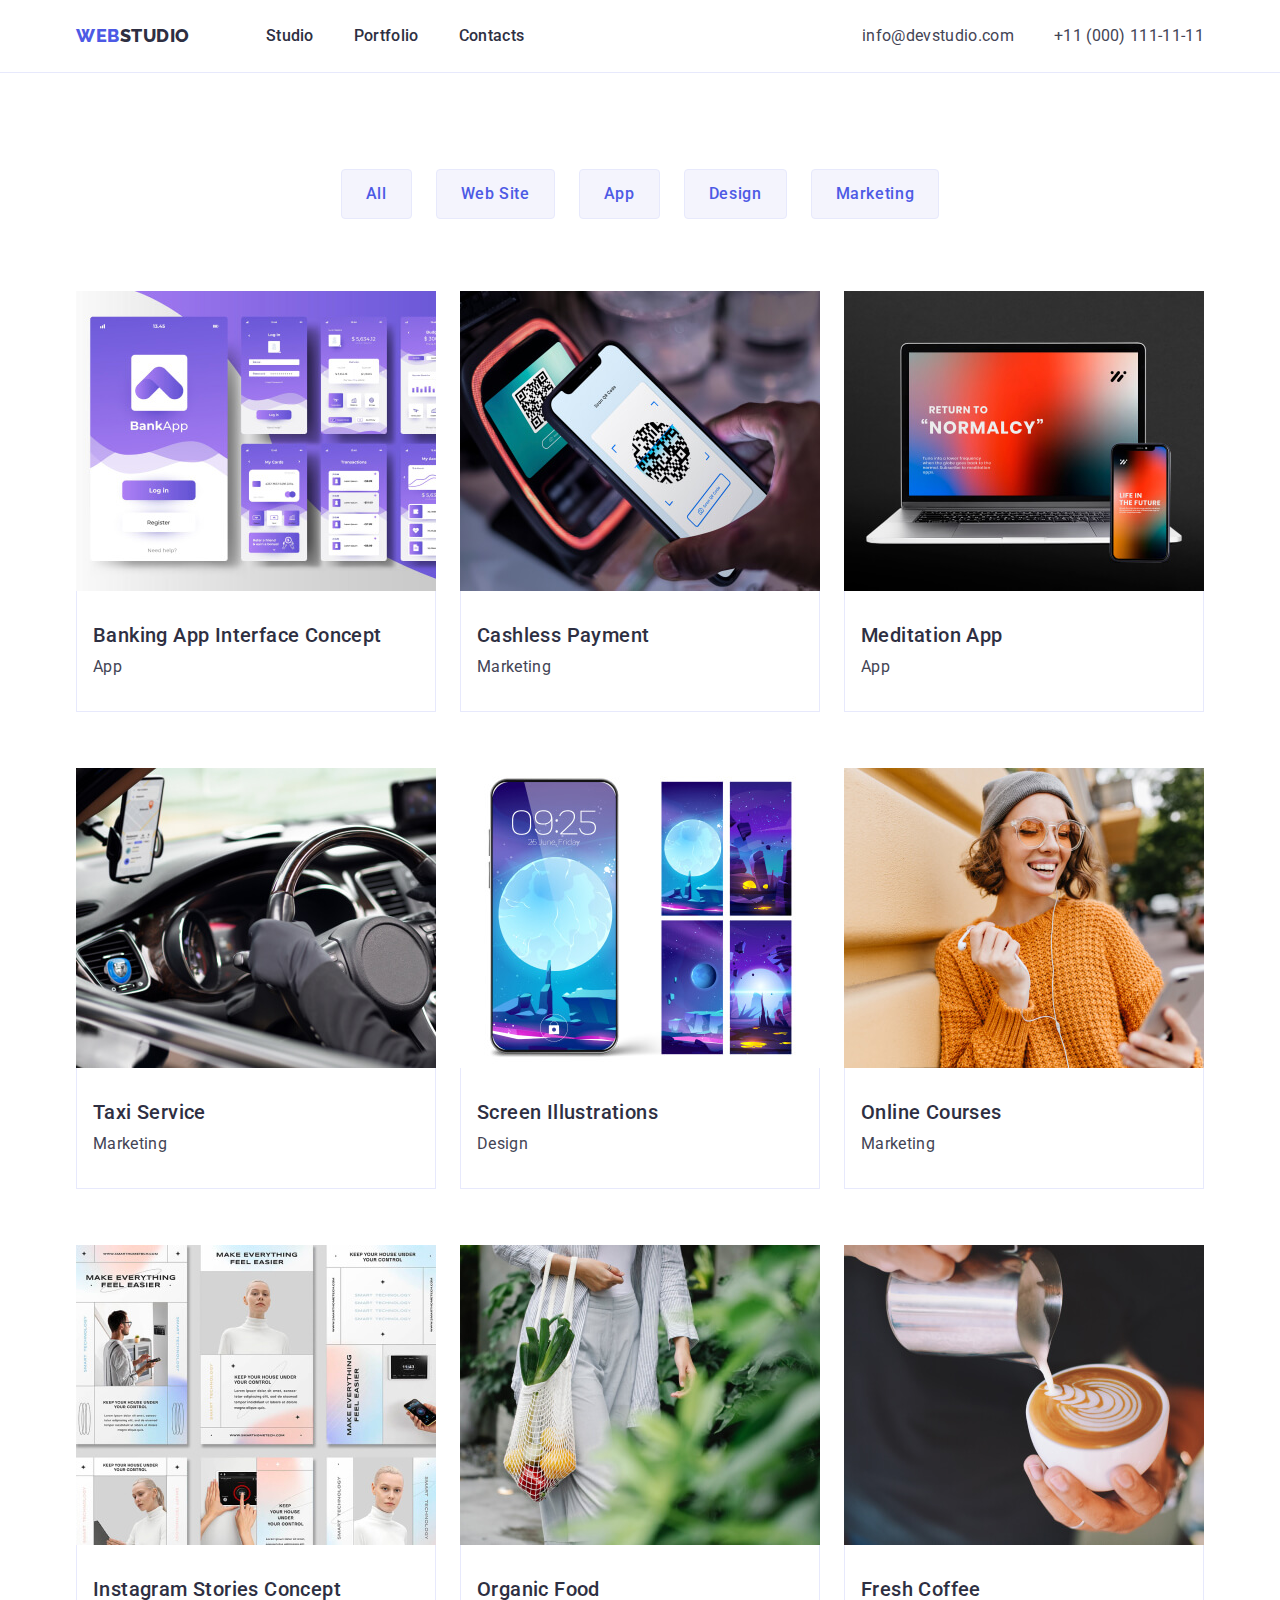
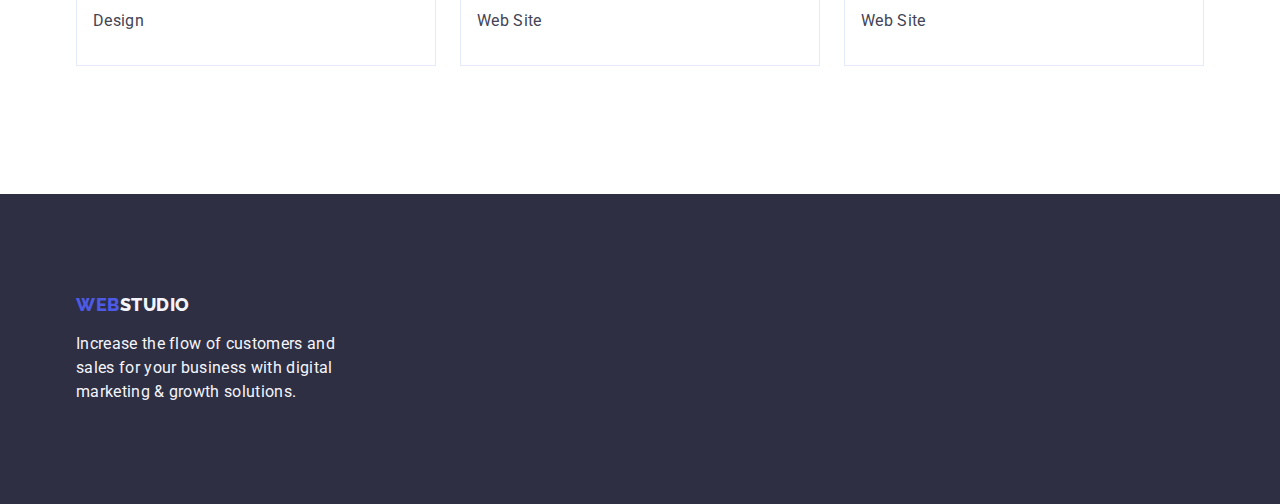
==== commit f6b6f661: "v.54" ====
--- a/portfolio.html
+++ b/portfolio.html
@@ -45,14 +45,10 @@
         <h1 class="hidden">Menu-Navigation</h1>
         <ul class="list portfolio">
           <li><button class="portfolio-menu" type="button">All</button></li>
-          <li>
-            <button class="portfolio-menu" type="button">Web Site</button>
-          </li>
+          <li><button class="portfolio-menu" type="button">Web Site</button></li>
           <li><button class="portfolio-menu" type="button">App</button></li>
-          <li><button class="portfolio-menu" type="button">Design</button></li>
-          <li>
-            <button class="portfolio-menu" type="button">Marketing</button>
-          </li>
+          <li><button class="portfolio-menu" type="button">Design</button></li><li>
+          <button class="portfolio-menu" type="button">Marketing</button></li>
         </ul>
       
         <!-- Portfolio-->
--- a/css/styles.css
+++ b/css/styles.css
@@ -216,12 +216,21 @@
 color: #FFFFFF;
 
 margin-left: 316px;
-margin-right: 316px;
+margight: 316px;
 max-width: 496px; 
 }
 
-button
-{
+.hero-button
+{
+font-family: Roboto, sans-serif; 
+font-weight: 500;
+font-size: 16px;
+line-height: 1.5;
+align-items: center;
+letter-spacing: 0.04em;
+color: #FFFFFF;
+background-color: var(--accent-color);
+
 padding: 16px 32px;
 gap: 10px;
 background: #4D5AE5;
@@ -229,25 +238,12 @@
 border-radius: 4px;
 border-color: #4d5ae5;
 
-display: block; 
+display: block;
 border: none;
 min-width: 169px;
-height: 56px;
-margin-right: auto;
-margin-left: auto;
-}
-
-.hero-button
-{
-font-family: Roboto, sans-serif; 
-font-weight: 500;
-font-size: 16px;
-line-height: 1.5;
-align-items: center;
-letter-spacing: 0.04em;
-color: #FFFFFF;
-background-color: var(--accent-color);
-
+    height: 56px;
+    margin-right: auto;
+    margin-left: auto;
 
 margin-top: 48px;
 box-shadow: 0px 4px 4px rgba(0, 0, 0, 0.15);
@@ -457,18 +453,14 @@
 .portfolio
 {
 display: flex;
+gap: 24px;
 justify-content: center;
-margin-top: 96px;
-margin-bottom: 72px;
-gap: 24px;
-
 }
 
 .flex-container
 {
 display: flex;
 flex-wrap:wrap;
-margin-bottom: 120px;
 column-gap: 24px;
 row-gap: 48px;
 }
@@ -512,10 +504,13 @@
 border-radius: 4px;
 padding: 12px 24px;
 margin-right: 24px;
+
+
+margin-bottom: 72px;
 }
 
 .portfolio-menu:last-child
-{margin-left: 0px;}
+{margin-right: 0px;}
 
 .portfolio-menu:focus,
 .portfolio-menu:hover 
@@ -535,7 +530,6 @@
 color: #2E2F42;
 color: var(--primary-text-color);
 
-margin-top: 32px;
 margin-bottom: 8px;
 }
 
@@ -546,6 +540,5 @@
 letter-spacing: 0.02em;
 color: var(--secondary-text-color);
 
-margin-bottom: 32px;
-}
-
+}
+
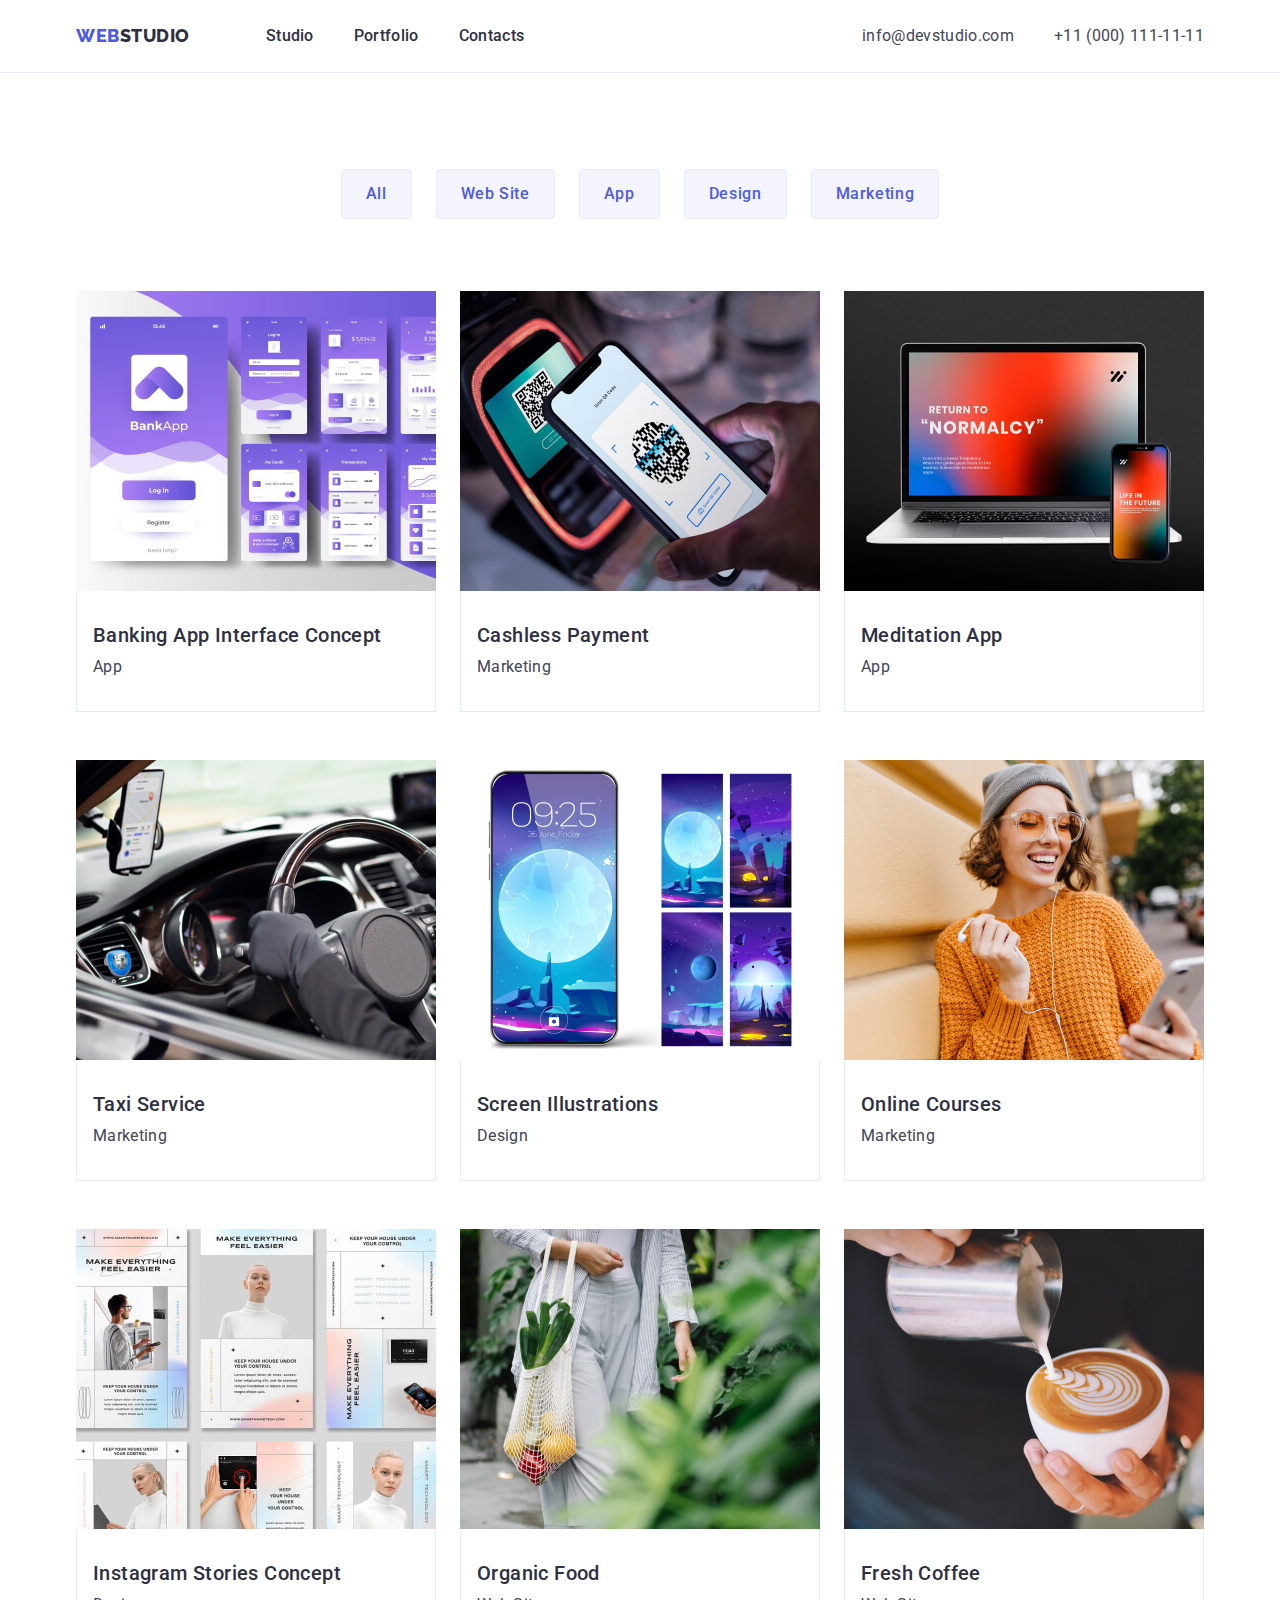
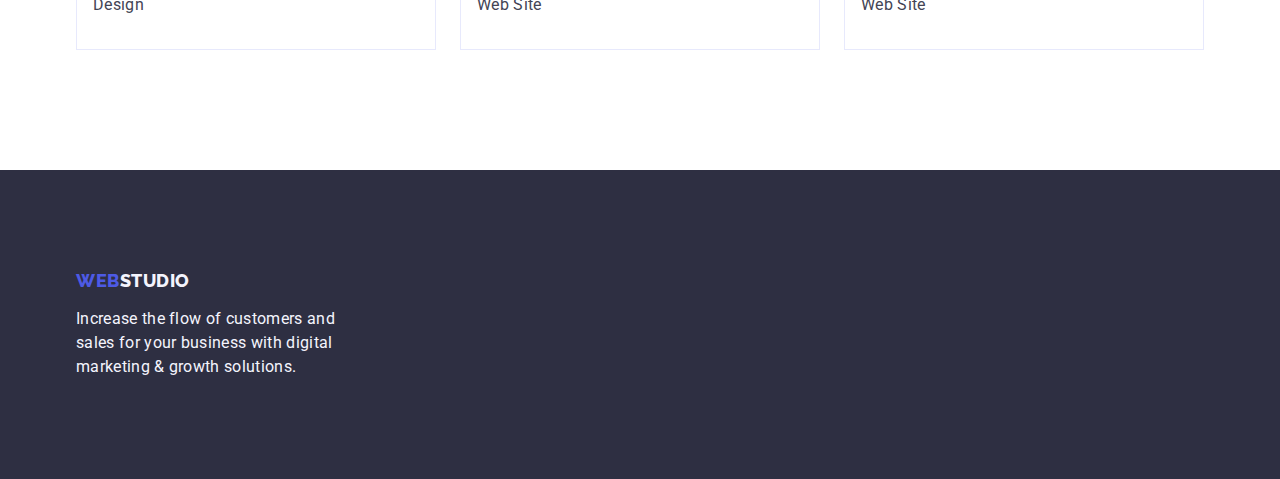
==== commit db800446: "v.56" ====
--- a/portfolio.html
+++ b/portfolio.html
@@ -42,7 +42,7 @@
     <main>
       <section class="portfolio-page">
         <div class="container">
-        <h1 class="hidden">Menu-Navigation</h1>
+        <h1 class="visually-hidden">Menu-Navigation</h1>
         <ul class="list portfolio">
           <li><button class="portfolio-menu" type="button">All</button></li>
           <li><button class="portfolio-menu" type="button">Web Site</button></li>
--- a/css/styles.css
+++ b/css/styles.css
@@ -268,9 +268,17 @@
 justify-content: space-around;
 }
 
-.hidden
-{
-display: none;
+.visually-hidden {
+position: absolute;
+width: 1px;
+height: 1px;
+margin: -1px;
+border: 0;
+padding: 0;
+white-space: nowrap;
+clip-path: inset(100%);
+clip: rect(0 0 0 0);
+overflow: hidden;
 }
 
 .principles
@@ -318,7 +326,7 @@
 text-transform: capitalize;
 color: var(--primary-text-color);
 
-margin-bottom: 120px;
+padding-bottom: 120px;
 }
 
 .gallery-name
@@ -423,8 +431,7 @@
 text-decoration: none;
 
 display: inline-block;
-margin-bottom: 17px;
-
+margin-bottom: 16px;
 }
 
 .logo-footer-accent
@@ -455,6 +462,7 @@
 display: flex;
 gap: 24px;
 justify-content: center;
+margin-bottom: 72px
 }
 
 .flex-container
@@ -485,7 +493,6 @@
 padding: 32px 16px;
 border: 1px solid #e7e9fc;
 border-top: none;
-margin-bottom: 8px;
 }
 
 .portfolio-menu
@@ -504,9 +511,6 @@
 border-radius: 4px;
 padding: 12px 24px;
 margin-right: 24px;
-
-
-margin-bottom: 72px;
 }
 
 .portfolio-menu:last-child
